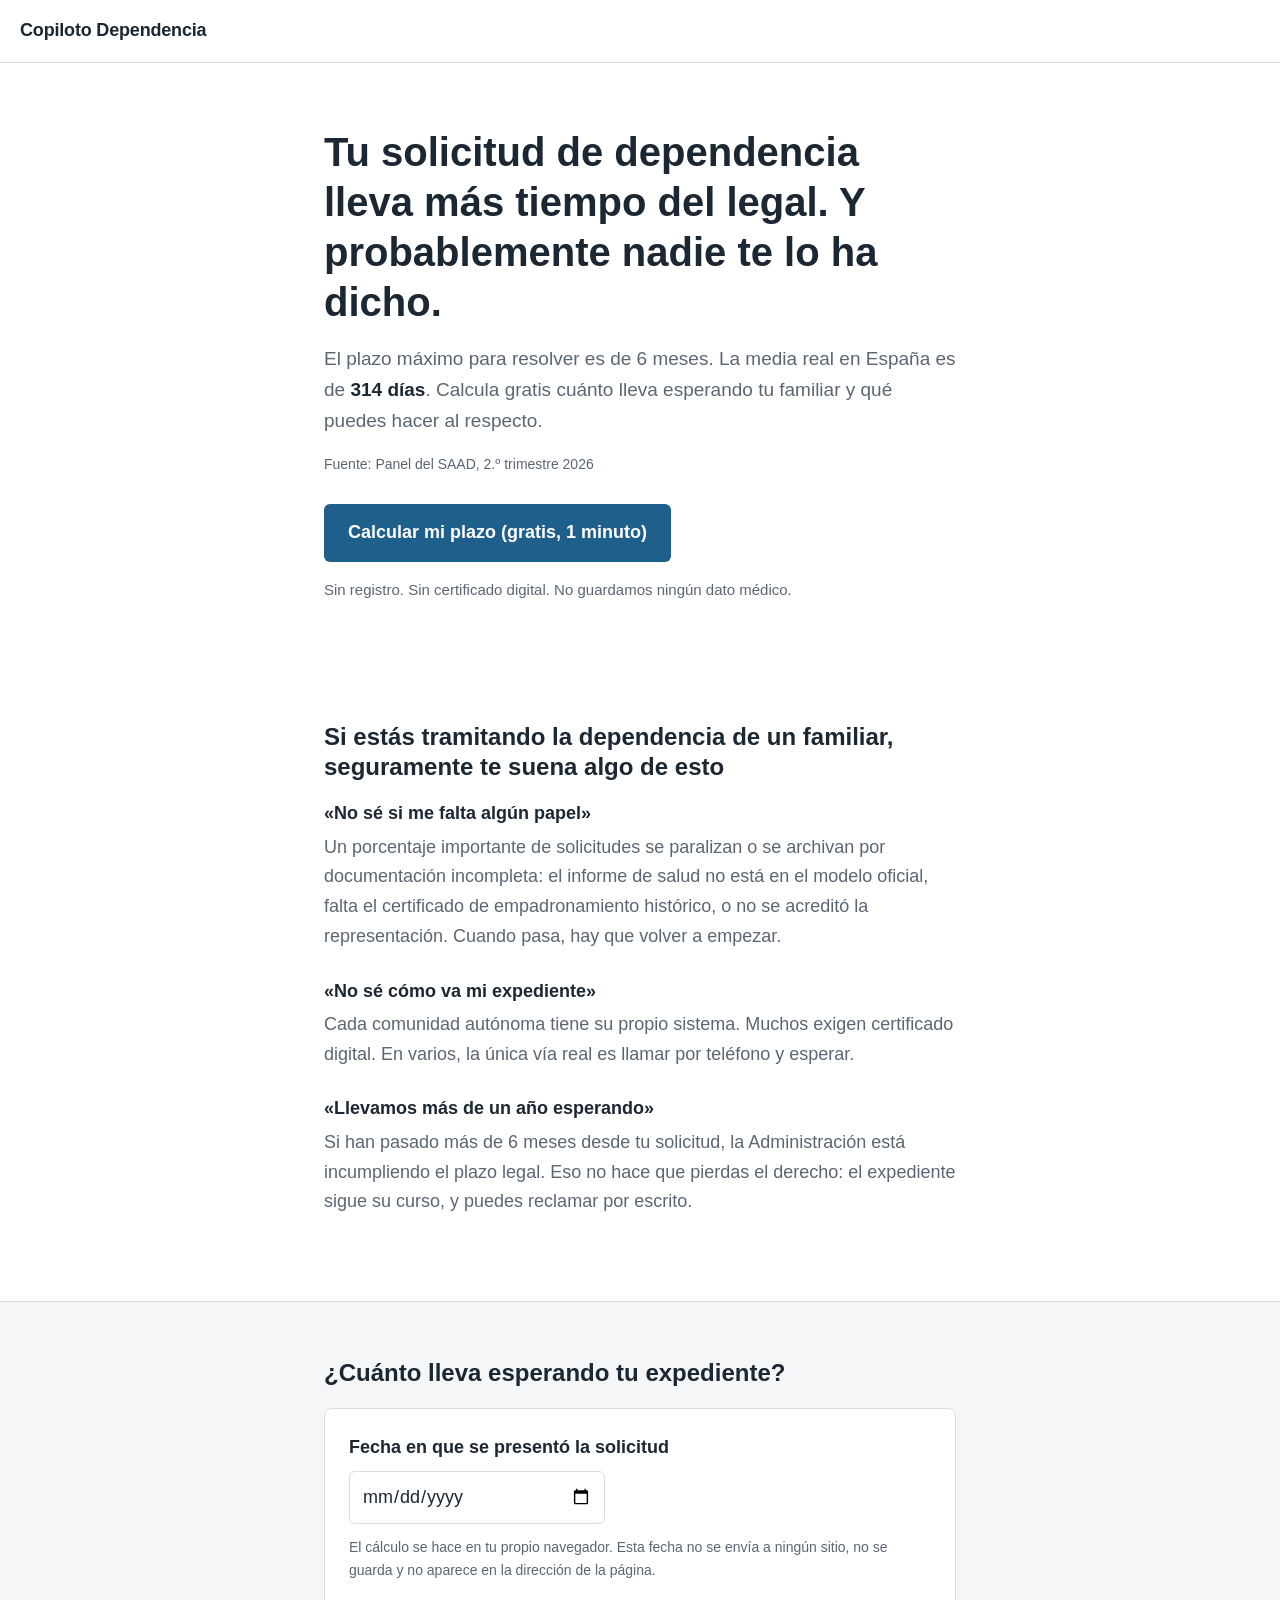
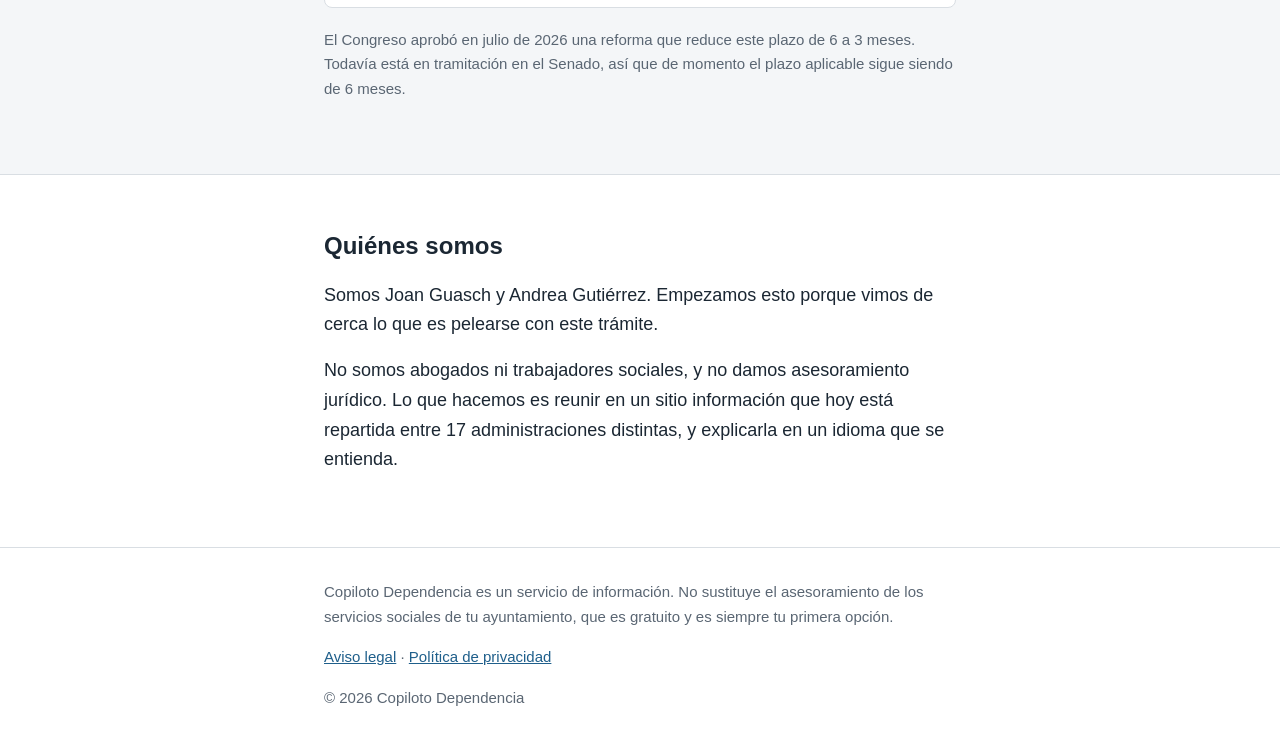
==== index.html @ 79d2ae79 "Landing de validación" ====
<!DOCTYPE html>
<html lang="es">
<head>
<meta charset="utf-8">
<meta name="viewport" content="width=device-width, initial-scale=1">
<title>Copiloto Dependencia — Calcula cuánto lleva esperando tu solicitud</title>
<meta name="description" content="El plazo legal para resolver una solicitud de dependencia es de 6 meses. Calcula gratis cuánto lleva esperando tu familiar y qué puedes hacer. Sin registro y sin guardar datos.">
<link rel="stylesheet" href="css/estilos.css">
</head>
<body>

<header class="cabecera">
  <div class="contenedor cabecera-interior">
    <span class="marca">Copiloto Dependencia</span>
  </div>
</header>

<main>

  <!-- ───────────── Sección 1 — Cabecera y titular ───────────── -->
  <section class="hero">
    <div class="contenedor contenedor-estrecho">
      <h1>Tu solicitud de dependencia lleva más tiempo del legal. Y probablemente nadie te lo ha dicho.</h1>
      <p class="subtitulo">
        El plazo máximo para resolver es de 6 meses. La media real en España es de
        <strong><span data-cifra="plazo_medio_dias"></span> días</strong>.
        Calcula gratis cuánto lleva esperando tu familiar y qué puedes hacer al respecto.
      </p>
      <p class="fuente-dato">Fuente: <span data-cifra="plazo_medio_fuente"></span></p>

      <p><a class="boton" href="#contador">Calcular mi plazo (gratis, 1 minuto)</a></p>

      <p class="linea-confianza">
        Sin registro. Sin certificado digital. No guardamos ningún dato médico.
      </p>
    </div>
  </section>

  <!-- ───────────── Sección 2 — Los tres problemas ───────────── -->
  <section class="seccion">
    <div class="contenedor contenedor-estrecho">
      <h2>Si estás tramitando la dependencia de un familiar, seguramente te suena algo de esto</h2>

      <div class="problemas">
        <article class="problema">
          <h3>«No sé si me falta algún papel»</h3>
          <p>
            Un porcentaje importante de solicitudes se paralizan o se archivan por
            documentación incompleta: el informe de salud no está en el modelo oficial,
            falta el certificado de empadronamiento histórico, o no se acreditó la
            representación. Cuando pasa, hay que volver a empezar.
          </p>
        </article>

        <article class="problema">
          <h3>«No sé cómo va mi expediente»</h3>
          <p>
            Cada comunidad autónoma tiene su propio sistema. Muchos exigen certificado
            digital. En varios, la única vía real es llamar por teléfono y esperar.
          </p>
        </article>

        <article class="problema">
          <h3>«Llevamos más de un año esperando»</h3>
          <p>
            Si han pasado más de 6 meses desde tu solicitud, la Administración está
            incumpliendo el plazo legal. Eso no hace que pierdas el derecho: el
            expediente sigue su curso, y puedes reclamar por escrito.
          </p>
        </article>
      </div>
    </div>
  </section>

  <!-- ───────────── Sección 3 — Contador de plazo ───────────── -->
  <section class="seccion seccion-destacada" id="contador">
    <div class="contenedor contenedor-estrecho">
      <h2>¿Cuánto lleva esperando tu expediente?</h2>

      <div class="herramienta">
        <label class="etiqueta" for="fecha-solicitud">
          Fecha en que se presentó la solicitud
        </label>
        <input type="date" id="fecha-solicitud" name="fecha-solicitud" class="campo-fecha">

        <p class="nota-privacidad">
          El cálculo se hace en tu propio navegador. Esta fecha no se envía a ningún
          sitio, no se guarda y no aparece en la dirección de la página.
        </p>

        <!-- El resultado se pinta aquí desde js/contador.js -->
        <div id="resultado-contador" class="resultado" aria-live="polite"></div>
      </div>

      <!-- Nota fija bajo el resultado. Se oculta sola cuando
           CONFIG.REFORMA_PENDIENTE.activa pase a false. -->
      <p class="nota-reforma" data-nota-reforma hidden>
        El Congreso aprobó en julio de 2026 una reforma que reduce este plazo de 6 a 3
        meses. Todavía está en tramitación en el Senado, así que de momento el plazo
        aplicable sigue siendo de 6 meses.
      </p>

      <noscript>
        <p class="aviso-noscript">
          Esta calculadora necesita JavaScript activado. Es lo que permite que el
          cálculo ocurra en tu ordenador y que no tengamos que enviar tus datos a
          ningún servidor.
        </p>
      </noscript>
    </div>
  </section>

  <!-- ───────────── Sección 7 — Quiénes somos ───────────── -->
  <section class="seccion">
    <div class="contenedor contenedor-estrecho">
      <h2>Quiénes somos</h2>
      <p>
        Somos Joan Guasch y Andrea Gutiérrez. Empezamos esto porque vimos de cerca lo que
        es pelearse con este trámite.
      </p>
      <!-- TODO (Joan): añadir una foto de cada uno cuando haya diseño.
           En este sector el anonimato baja mucho la conversión; el texto ya
           no es anónimo, pero una cara real ayuda más que un nombre. -->
      <p>
        No somos abogados ni trabajadores sociales, y no damos asesoramiento jurídico.
        Lo que hacemos es reunir en un sitio información que hoy está repartida entre 17
        administraciones distintas, y explicarla en un idioma que se entienda.
      </p>
    </div>
  </section>

</main>

<!-- ───────────── Sección 8 — Legal ───────────── -->
<footer class="pie">
  <div class="contenedor contenedor-estrecho">
    <p class="descargo">
      Copiloto Dependencia es un servicio de información. No sustituye el asesoramiento
      de los servicios sociales de tu ayuntamiento, que es gratuito y es siempre tu
      primera opción.
    </p>
    <p class="enlaces-legales">
      <a href="aviso-legal.html">Aviso legal</a> · <a href="privacidad.html">Política de privacidad</a>
    </p>
    <p class="copyright">© <span data-anio-actual></span> Copiloto Dependencia</p>
  </div>
</footer>

<script src="js/config.js"></script>
<script src="js/landing.js"></script>
<script src="js/contador.js"></script>
</body>
</html>
---- css/estilos.css ----
/* estilos.css — Copiloto Dependencia, Fase 0.
   Sin dependencias, sin build. Un solo archivo hasta que estorbe.

   Criterio de diseño: mucha gente que entra aquí tiene 60 o 70 años y llega
   preocupada. Por eso el texto base es grande, el contraste es alto y no hay
   animaciones ni colores de urgencia comercial. */

:root {
  --tinta: #1b2733;          /* texto principal */
  --tinta-suave: #5a6673;    /* texto secundario */
  --papel: #ffffff;
  --papel-suave: #f4f6f8;    /* fondos de sección */
  --acento: #1f5f8b;         /* azul sobrio: enlaces y botones */
  --acento-oscuro: #17475f;
  --borde: #d9dee3;
  --alerta-fondo: #fdf4e7;   /* fuera de plazo: ámbar, no rojo */
  --alerta-borde: #d99a3a;
  --ok-fondo: #eef4f8;
  --ok-borde: #7ba7c4;

  --ancho-texto: 42rem;
}

*, *::before, *::after { box-sizing: border-box; }

body {
  margin: 0;
  background: var(--papel);
  color: var(--tinta);
  font-family: -apple-system, BlinkMacSystemFont, "Segoe UI", Roboto, "Helvetica Neue", Arial, sans-serif;
  font-size: 1.125rem;
  line-height: 1.65;
}

h1, h2, h3 { line-height: 1.25; }
h1 { font-size: 2rem; margin: 0 0 1rem; }
h2 { font-size: 1.5rem; margin: 0 0 1.25rem; }
h3 { font-size: 1.125rem; margin: 0 0 .5rem; }

p { margin: 0 0 1rem; }
strong { font-weight: 600; }

a { color: var(--acento); }

.contenedor { width: 100%; margin: 0 auto; padding: 0 1.25rem; }
.contenedor-estrecho { max-width: var(--ancho-texto); }

/* ── Cabecera ─────────────────────────────────────────────── */
.cabecera {
  border-bottom: 1px solid var(--borde);
  padding: 1rem 0;
}
.marca { font-weight: 600; letter-spacing: -0.01em; color: inherit; text-decoration: none; }

/* ── Hero ─────────────────────────────────────────────────── */
.hero { padding: 3rem 0 2.5rem; }
.subtitulo { font-size: 1.1875rem; color: var(--tinta-suave); }
.subtitulo strong { color: var(--tinta); }

.fuente-dato {
  font-size: .875rem;
  color: var(--tinta-suave);
  margin-bottom: 1.75rem;
}

.boton {
  display: inline-block;
  background: var(--acento);
  color: #fff;
  text-decoration: none;
  font-weight: 600;
  padding: .875rem 1.5rem;
  border-radius: 6px;
}
.boton:hover, .boton:focus { background: var(--acento-oscuro); }

.linea-confianza {
  font-size: .9375rem;
  color: var(--tinta-suave);
  margin-top: .875rem;
}

/* ── Secciones ────────────────────────────────────────────── */
.seccion { padding: 2.5rem 0; }
.seccion-destacada {
  background: var(--papel-suave);
  border-top: 1px solid var(--borde);
  border-bottom: 1px solid var(--borde);
}

.problema { margin-bottom: 1.75rem; }
.problema h3 { color: var(--tinta); }
.problema p { color: var(--tinta-suave); margin-bottom: 0; }

/* ── Contador ─────────────────────────────────────────────── */
.herramienta {
  background: var(--papel);
  border: 1px solid var(--borde);
  border-radius: 8px;
  padding: 1.5rem;
}

.etiqueta { display: block; font-weight: 600; margin-bottom: .5rem; }

.campo-fecha {
  font: inherit;
  padding: .625rem .75rem;
  border: 1px solid var(--borde);
  border-radius: 6px;
  background: #fff;
  color: inherit;
  width: 100%;
  max-width: 16rem;
}
.campo-fecha:focus { outline: 2px solid var(--acento); outline-offset: 1px; }

.nota-privacidad {
  font-size: .875rem;
  color: var(--tinta-suave);
  margin: .75rem 0 0;
}

.resultado:not(:empty) {
  margin-top: 1.5rem;
  padding: 1.25rem;
  border-radius: 6px;
  border-left: 4px solid var(--ok-borde);
  background: var(--ok-fondo);
}
.resultado.fuera-de-plazo {
  border-left-color: var(--alerta-borde);
  background: var(--alerta-fondo);
}
.resultado.dato-invalido {
  border-left-color: var(--borde);
  background: var(--papel-suave);
}
.resultado p { margin-bottom: .625rem; }
.resultado p:last-child { margin-bottom: 0; }
.resultado .cifra { font-size: 1.25rem; }

.nota-reforma,
.aviso-noscript {
  font-size: .9375rem;
  color: var(--tinta-suave);
  margin-top: 1.25rem;
}

/* ── Pie ──────────────────────────────────────────────────── */
.pie {
  border-top: 1px solid var(--borde);
  padding: 2rem 0;
  font-size: .9375rem;
  color: var(--tinta-suave);
}
.descargo { max-width: var(--ancho-texto); }
.copyright { margin-bottom: 0; }

/* ── Pantallas grandes ────────────────────────────────────── */
@media (min-width: 48rem) {
  h1 { font-size: 2.5rem; }
  .hero { padding: 4rem 0 3rem; }
  .seccion { padding: 3.5rem 0; }
}
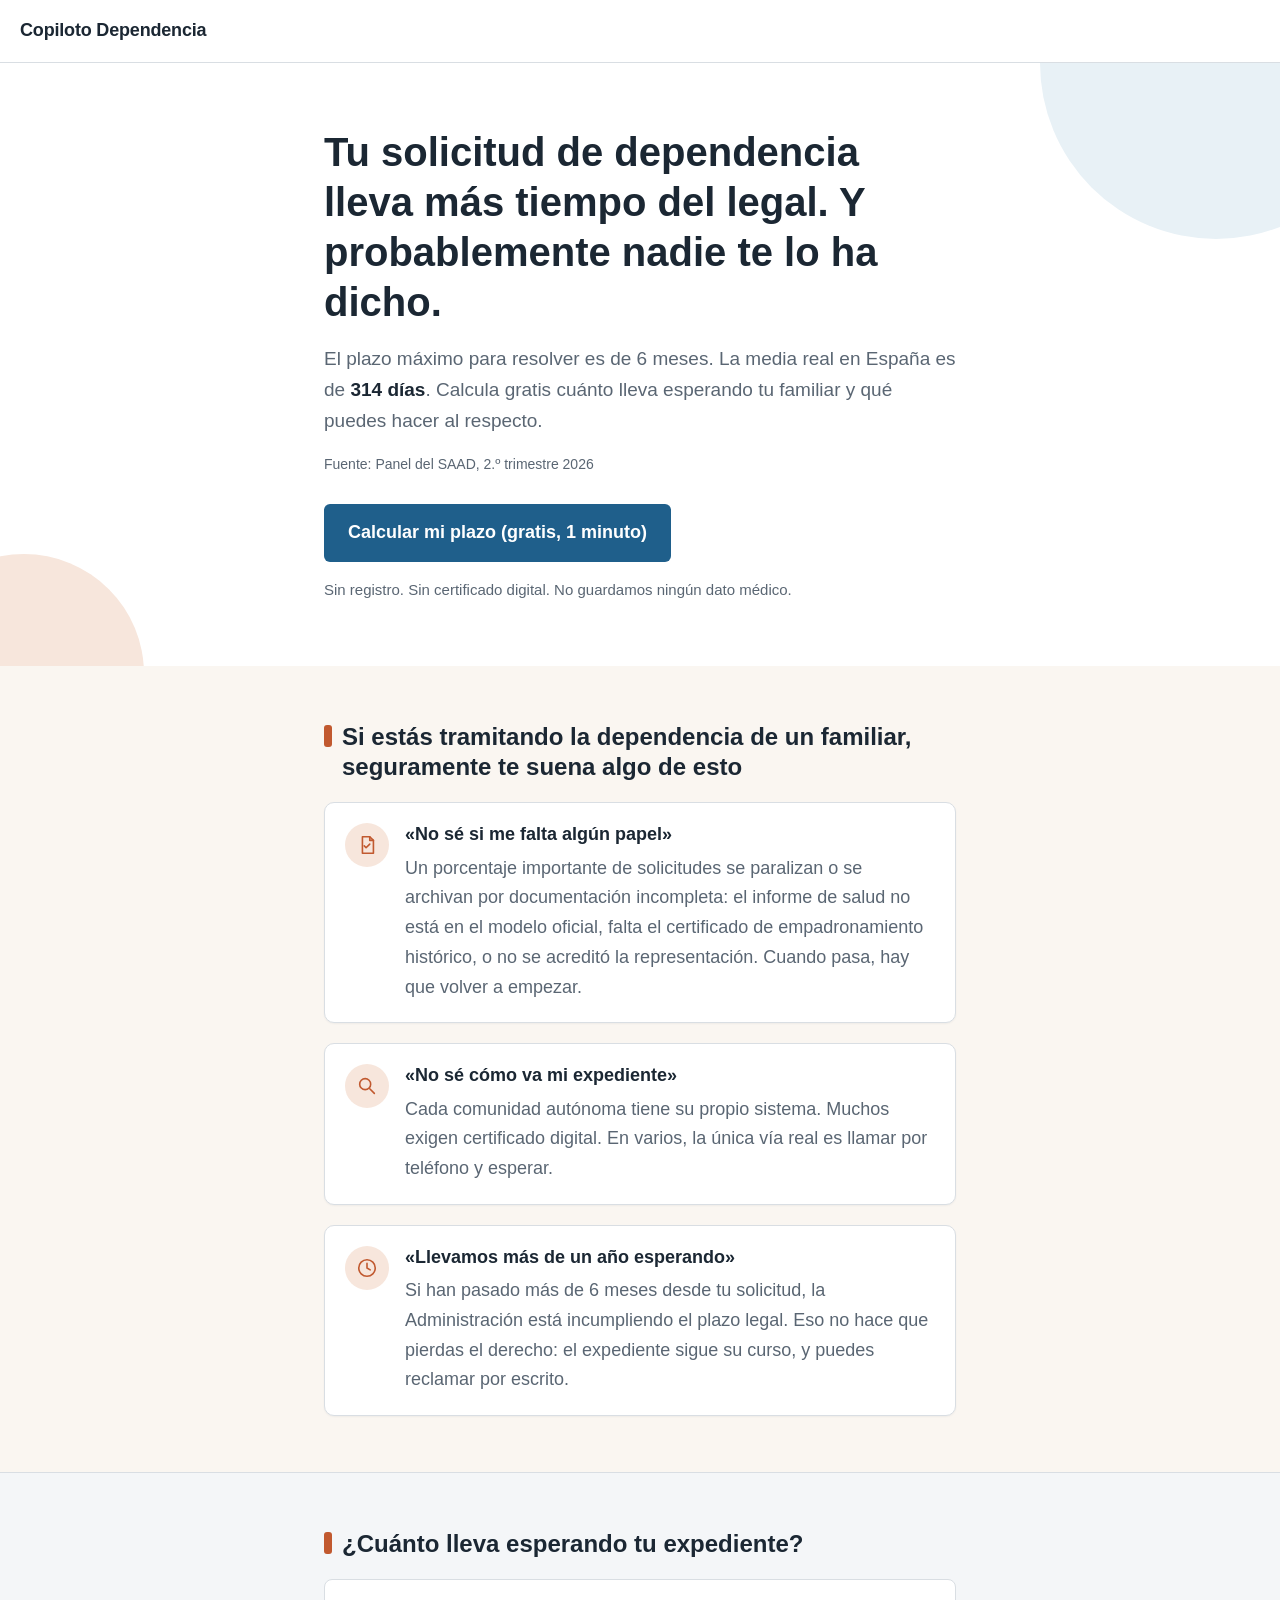
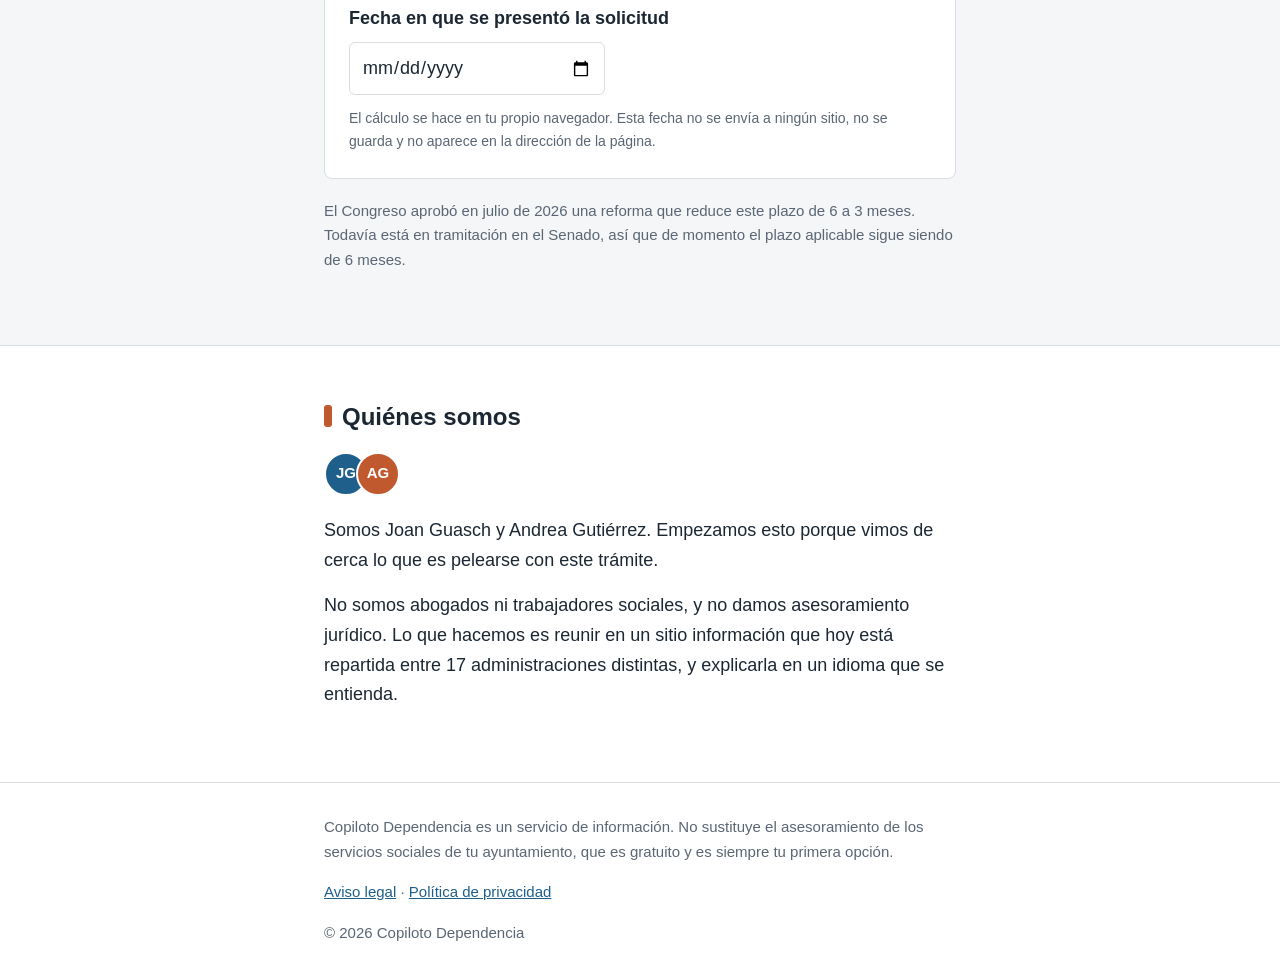
==== commit cb7dce4c: "Da vida y color a la landing: iconos, tarjetas y avatares" ====
--- a/index.html
+++ b/index.html
@@ -37,36 +37,61 @@
   </section>
 
   <!-- ───────────── Sección 2 — Los tres problemas ───────────── -->
-  <section class="seccion">
+  <section class="seccion seccion-calida">
     <div class="contenedor contenedor-estrecho">
       <h2>Si estás tramitando la dependencia de un familiar, seguramente te suena algo de esto</h2>
 
       <div class="problemas">
         <article class="problema">
-          <h3>«No sé si me falta algún papel»</h3>
-          <p>
-            Un porcentaje importante de solicitudes se paralizan o se archivan por
-            documentación incompleta: el informe de salud no está en el modelo oficial,
-            falta el certificado de empadronamiento histórico, o no se acreditó la
-            representación. Cuando pasa, hay que volver a empezar.
-          </p>
+          <span class="problema-icono" aria-hidden="true">
+            <svg viewBox="0 0 24 24" fill="none" stroke="currentColor" stroke-width="1.75" stroke-linecap="round" stroke-linejoin="round">
+              <path d="M7 3h8l4 4v14H7z"/>
+              <path d="M15 3v4h4"/>
+              <path d="M9 13l2 2 4-4"/>
+            </svg>
+          </span>
+          <div class="problema-texto">
+            <h3>«No sé si me falta algún papel»</h3>
+            <p>
+              Un porcentaje importante de solicitudes se paralizan o se archivan por
+              documentación incompleta: el informe de salud no está en el modelo oficial,
+              falta el certificado de empadronamiento histórico, o no se acreditó la
+              representación. Cuando pasa, hay que volver a empezar.
+            </p>
+          </div>
         </article>
 
         <article class="problema">
-          <h3>«No sé cómo va mi expediente»</h3>
-          <p>
-            Cada comunidad autónoma tiene su propio sistema. Muchos exigen certificado
-            digital. En varios, la única vía real es llamar por teléfono y esperar.
-          </p>
+          <span class="problema-icono" aria-hidden="true">
+            <svg viewBox="0 0 24 24" fill="none" stroke="currentColor" stroke-width="1.75" stroke-linecap="round" stroke-linejoin="round">
+              <circle cx="10" cy="10" r="6"/>
+              <path d="M15 15l5 5"/>
+            </svg>
+          </span>
+          <div class="problema-texto">
+            <h3>«No sé cómo va mi expediente»</h3>
+            <p>
+              Cada comunidad autónoma tiene su propio sistema. Muchos exigen certificado
+              digital. En varios, la única vía real es llamar por teléfono y esperar.
+            </p>
+          </div>
         </article>
 
         <article class="problema">
-          <h3>«Llevamos más de un año esperando»</h3>
-          <p>
-            Si han pasado más de 6 meses desde tu solicitud, la Administración está
-            incumpliendo el plazo legal. Eso no hace que pierdas el derecho: el
-            expediente sigue su curso, y puedes reclamar por escrito.
-          </p>
+          <span class="problema-icono" aria-hidden="true">
+            <svg viewBox="0 0 24 24" fill="none" stroke="currentColor" stroke-width="1.75" stroke-linecap="round" stroke-linejoin="round">
+              <circle cx="12" cy="12" r="9"/>
+              <path d="M12 7v5l3.5 2"/>
+            </svg>
+          </span>
+          <div class="problema-texto">
+            <h3>«Llevamos más de un año esperando»</h3>
+            <p>
+              Si han pasado más de 6 meses desde tu solicitud, la Administración está
+              incumpliendo el plazo legal. Eso no hace que pierdas el derecho: el
+              expediente sigue su curso, y puedes reclamar por escrito.
+            </p>
+          </div>
         </article>
       </div>
     </div>
@@ -114,13 +139,16 @@
   <section class="seccion">
     <div class="contenedor contenedor-estrecho">
       <h2>Quiénes somos</h2>
+      <!-- TODO (Joan): cambiar estos círculos con iniciales por fotos reales
+           cuando haya diseño. Una cara real ayuda más que unas iniciales. -->
+      <div class="autores" aria-hidden="true">
+        <span class="avatar">JG</span>
+        <span class="avatar">AG</span>
+      </div>
       <p>
         Somos Joan Guasch y Andrea Gutiérrez. Empezamos esto porque vimos de cerca lo que
         es pelearse con este trámite.
       </p>
-      <!-- TODO (Joan): añadir una foto de cada uno cuando haya diseño.
-           En este sector el anonimato baja mucho la conversión; el texto ya
-           no es anónimo, pero una cara real ayuda más que un nombre. -->
       <p>
         No somos abogados ni trabajadores sociales, y no damos asesoramiento jurídico.
         Lo que hacemos es reunir en un sitio información que hoy está repartida entre 17
--- a/css/estilos.css
+++ b/css/estilos.css
@@ -18,6 +18,11 @@
   --ok-fondo: #eef4f8;
   --ok-borde: #7ba7c4;
 
+  --calido: #c1592f;         /* acento cálido: iconos, insignias, detalles */
+  --calido-suave: #f7e6dc;   /* fondo de las insignias de icono */
+  --azul-suave: #e8f1f6;     /* forma decorativa de la cabecera */
+  --crema: #faf6f1;          /* fondo cálido de sección, alterna con papel-suave */
+
   --ancho-texto: 42rem;
 }
 
@@ -53,7 +58,37 @@
 .marca { font-weight: 600; letter-spacing: -0.01em; color: inherit; text-decoration: none; }
 
 /* ── Hero ─────────────────────────────────────────────────── */
-.hero { padding: 3rem 0 2.5rem; }
+.hero {
+  position: relative;
+  overflow: hidden; /* recorta las formas decorativas de abajo */
+  padding: 3rem 0 2.5rem;
+}
+/* Dos círculos suaves detrás del texto, solo para dar algo de vida a la
+   cabecera. Puramente decorativos: van por debajo del texto (z-index) y
+   no afectan al contraste ni a la lectura. */
+.hero::before,
+.hero::after {
+  content: "";
+  position: absolute;
+  border-radius: 50%;
+  z-index: 0;
+}
+.hero::before {
+  width: 22rem;
+  height: 22rem;
+  background: var(--azul-suave);
+  top: -11rem;
+  right: -7rem;
+}
+.hero::after {
+  width: 15rem;
+  height: 15rem;
+  background: var(--calido-suave);
+  bottom: -8rem;
+  left: -6rem;
+}
+.hero .contenedor { position: relative; z-index: 1; }
+
 .subtitulo { font-size: 1.1875rem; color: var(--tinta-suave); }
 .subtitulo strong { color: var(--tinta); }
 
@@ -71,8 +106,16 @@
   font-weight: 600;
   padding: .875rem 1.5rem;
   border-radius: 6px;
-}
-.boton:hover, .boton:focus { background: var(--acento-oscuro); }
+  transition: transform .15s ease, box-shadow .15s ease, background .15s ease;
+}
+.boton:hover, .boton:focus {
+  background: var(--acento-oscuro);
+  transform: translateY(-1px);
+  box-shadow: 0 6px 14px rgba(31, 95, 139, .22);
+}
+@media (prefers-reduced-motion: reduce) {
+  .boton { transition: none; }
+}
 
 .linea-confianza {
   font-size: .9375rem;
@@ -87,8 +130,52 @@
   border-top: 1px solid var(--borde);
   border-bottom: 1px solid var(--borde);
 }
-
-.problema { margin-bottom: 1.75rem; }
+.seccion-calida { background: var(--crema); }
+
+/* Marca de color delante de cada título de sección. El ::before está
+   vacío (solo color), así que un lector de pantalla no lo anuncia. */
+.seccion h2 {
+  display: inline-flex;
+  align-items: flex-start;
+  gap: .625rem;
+}
+.seccion h2::before {
+  content: "";
+  flex: none;
+  width: .5rem;
+  height: 1.375rem;
+  margin-top: .1875rem;
+  border-radius: 3px;
+  background: var(--calido);
+}
+
+.problemas {
+  display: flex;
+  flex-direction: column;
+  gap: 1.25rem;
+}
+.problema {
+  display: flex;
+  align-items: flex-start;
+  gap: 1rem;
+  background: var(--papel);
+  border: 1px solid var(--borde);
+  border-radius: 10px;
+  padding: 1.25rem;
+  box-shadow: 0 1px 2px rgba(27, 39, 51, .05);
+}
+.problema-icono {
+  flex: none;
+  width: 2.75rem;
+  height: 2.75rem;
+  border-radius: 50%;
+  background: var(--calido-suave);
+  color: var(--calido);
+  display: flex;
+  align-items: center;
+  justify-content: center;
+}
+.problema-icono svg { width: 1.375rem; height: 1.375rem; }
 .problema h3 { color: var(--tinta); }
 .problema p { color: var(--tinta-suave); margin-bottom: 0; }
 
@@ -146,6 +233,23 @@
   margin-top: 1.25rem;
 }
 
+/* ── Quiénes somos ────────────────────────────────────────── */
+.autores { display: flex; margin-bottom: 1.25rem; }
+.avatar {
+  width: 2.75rem;
+  height: 2.75rem;
+  border-radius: 50%;
+  border: 2px solid var(--papel);
+  color: #fff;
+  font-weight: 600;
+  font-size: .9375rem;
+  display: flex;
+  align-items: center;
+  justify-content: center;
+  background: var(--acento);
+}
+.avatar + .avatar { margin-left: -.75rem; background: var(--calido); }
+
 /* ── Pie ──────────────────────────────────────────────────── */
 .pie {
   border-top: 1px solid var(--borde);
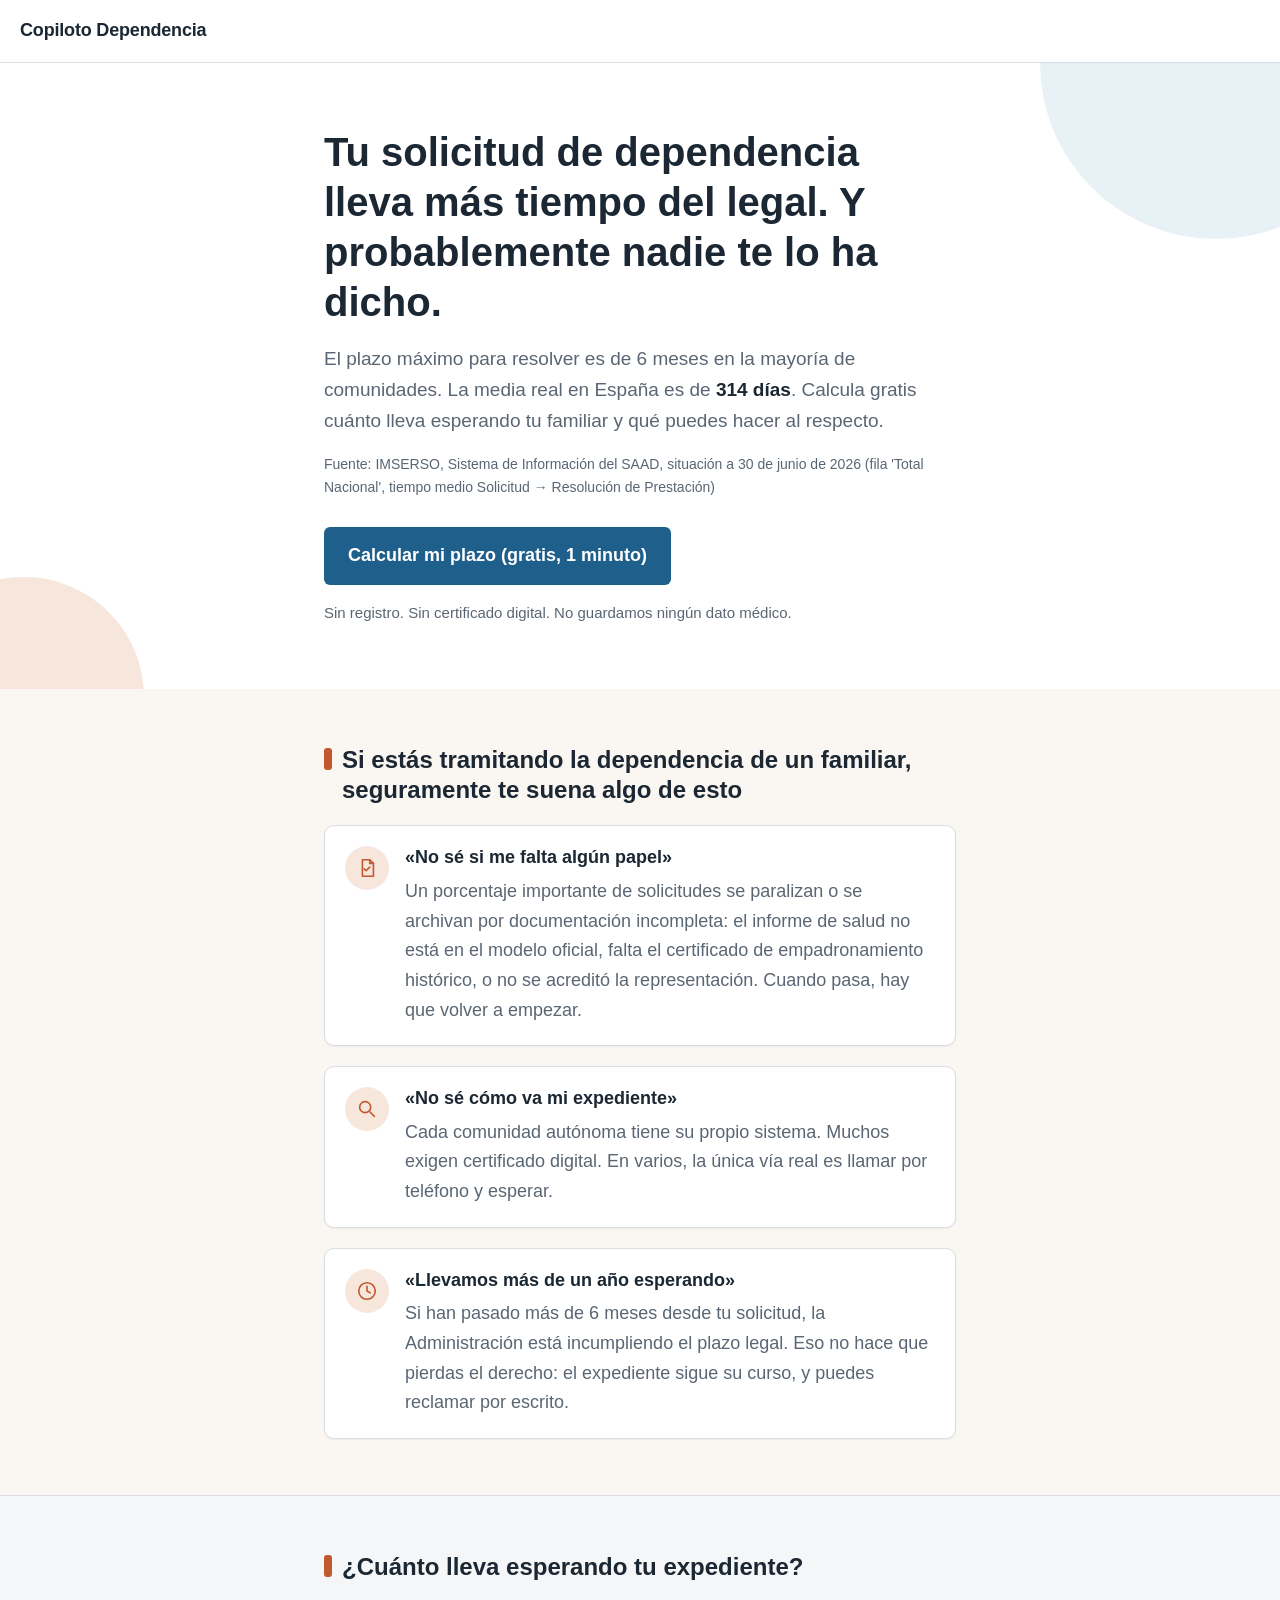
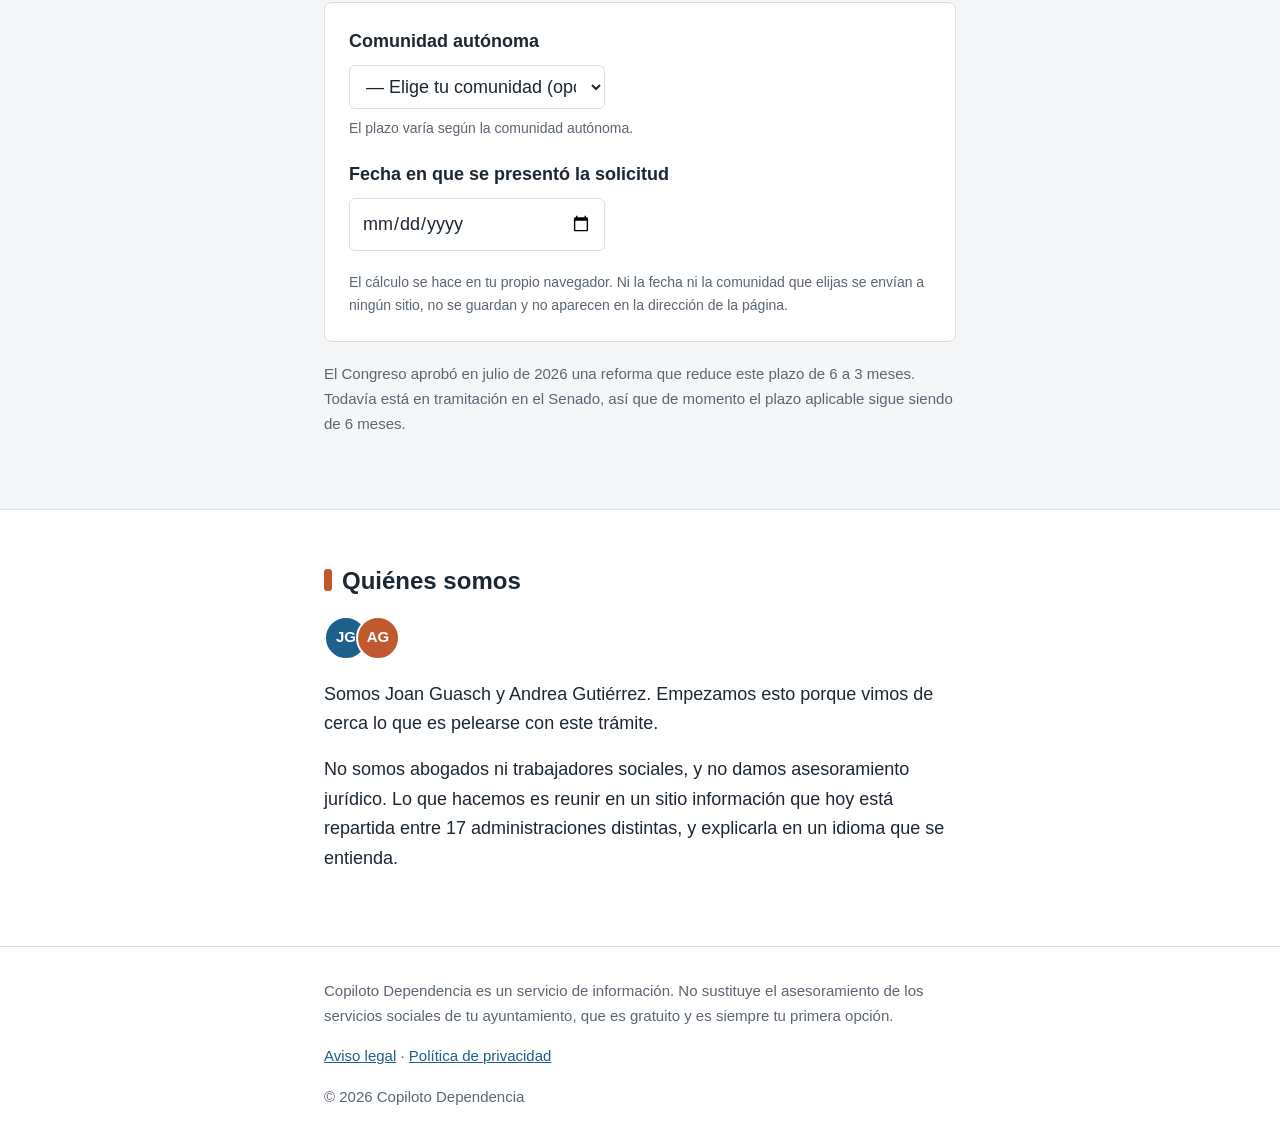
==== commit e83d71fa: "Selector de comunidad en el contador de plazo El contador ahora usa el plazo legal propio de cada co" ====
--- a/index.html
+++ b/index.html
@@ -4,7 +4,7 @@
 <meta charset="utf-8">
 <meta name="viewport" content="width=device-width, initial-scale=1">
 <title>Copiloto Dependencia — Calcula cuánto lleva esperando tu solicitud</title>
-<meta name="description" content="El plazo legal para resolver una solicitud de dependencia es de 6 meses. Calcula gratis cuánto lleva esperando tu familiar y qué puedes hacer. Sin registro y sin guardar datos.">
+<meta name="description" content="El plazo legal para resolver una solicitud de dependencia es de 6 meses en la mayoría de comunidades. Calcula gratis cuánto lleva esperando tu familiar y qué puedes hacer. Sin registro y sin guardar datos.">
 <link rel="stylesheet" href="css/estilos.css">
 </head>
 <body>
@@ -22,7 +22,7 @@
     <div class="contenedor contenedor-estrecho">
       <h1>Tu solicitud de dependencia lleva más tiempo del legal. Y probablemente nadie te lo ha dicho.</h1>
       <p class="subtitulo">
-        El plazo máximo para resolver es de 6 meses. La media real en España es de
+        El plazo máximo para resolver es de 6 meses en la mayoría de comunidades. La media real en España es de
         <strong><span data-cifra="plazo_medio_dias"></span> días</strong>.
         Calcula gratis cuánto lleva esperando tu familiar y qué puedes hacer al respecto.
       </p>
@@ -103,14 +103,28 @@
       <h2>¿Cuánto lleva esperando tu expediente?</h2>
 
       <div class="herramienta">
-        <label class="etiqueta" for="fecha-solicitud">
-          Fecha en que se presentó la solicitud
-        </label>
-        <input type="date" id="fecha-solicitud" name="fecha-solicitud" class="campo-fecha">
+        <div class="campo-grupo">
+          <!-- Las opciones NO están aquí: las construye js/contador.js a
+               partir de js/datos-ccaa.js, incluyendo solo las comunidades
+               con el plazo legal ya verificado. -->
+          <label class="etiqueta" for="comunidad-solicitud">
+            Comunidad autónoma
+          </label>
+          <select id="comunidad-solicitud" name="comunidad-solicitud" class="campo-select"></select>
+          <p class="nota-campo">El plazo varía según la comunidad autónoma.</p>
+        </div>
+
+        <div class="campo-grupo">
+          <label class="etiqueta" for="fecha-solicitud">
+            Fecha en que se presentó la solicitud
+          </label>
+          <input type="date" id="fecha-solicitud" name="fecha-solicitud" class="campo-fecha">
+        </div>
 
         <p class="nota-privacidad">
-          El cálculo se hace en tu propio navegador. Esta fecha no se envía a ningún
-          sitio, no se guarda y no aparece en la dirección de la página.
+          El cálculo se hace en tu propio navegador. Ni la fecha ni la comunidad que
+          elijas se envían a ningún sitio, no se guardan y no aparecen en la dirección
+          de la página.
         </p>
 
         <!-- El resultado se pinta aquí desde js/contador.js -->
@@ -175,6 +189,8 @@
 </footer>
 
 <script src="js/config.js"></script>
+<script src="js/datos-ccaa.js"></script>
+<script src="js/fichas.js"></script>
 <script src="js/landing.js"></script>
 <script src="js/contador.js"></script>
 </body>
--- a/css/estilos.css
+++ b/css/estilos.css
@@ -187,9 +187,13 @@
   padding: 1.5rem;
 }
 
+.campo-grupo { margin-bottom: 1.25rem; }
+.campo-grupo:last-child { margin-bottom: 0; }
+
 .etiqueta { display: block; font-weight: 600; margin-bottom: .5rem; }
 
-.campo-fecha {
+.campo-fecha,
+.campo-select {
   font: inherit;
   padding: .625rem .75rem;
   border: 1px solid var(--borde);
@@ -199,7 +203,14 @@
   width: 100%;
   max-width: 16rem;
 }
-.campo-fecha:focus { outline: 2px solid var(--acento); outline-offset: 1px; }
+.campo-fecha:focus,
+.campo-select:focus { outline: 2px solid var(--acento); outline-offset: 1px; }
+
+.nota-campo {
+  font-size: .875rem;
+  color: var(--tinta-suave);
+  margin: .5rem 0 0;
+}
 
 .nota-privacidad {
   font-size: .875rem;
